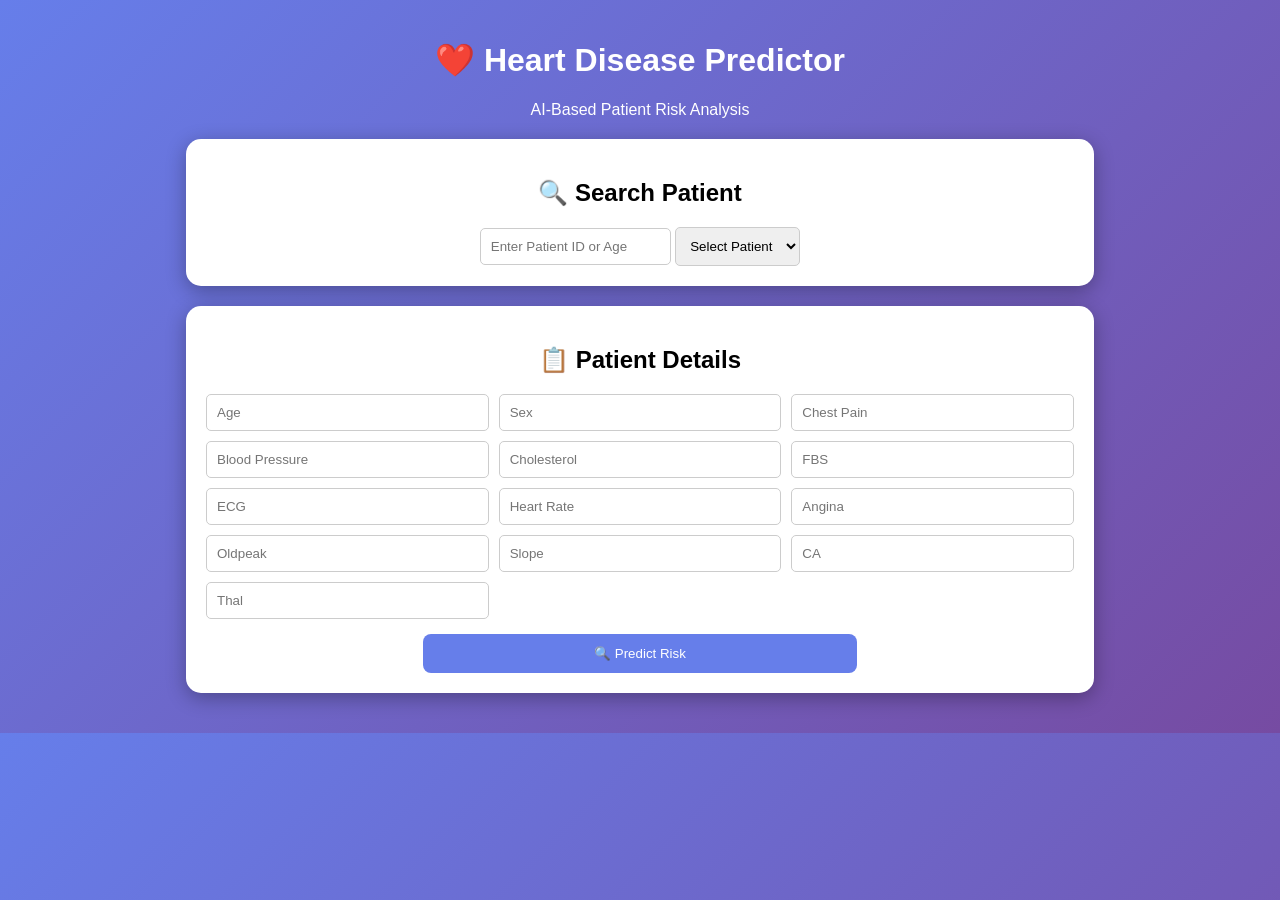
==== frontend/index.html @ 10342e58 "Initial commit - Heart Disease Prediction System" ====
<!DOCTYPE html>
<html>
<head>
    <title>Heart System</title>
    <link rel="stylesheet" href="style.css">
</head>

<body>

<div class="container">

    <h1>❤️ Heart Disease Predictor</h1>
    <p class="subtitle">AI-Based Patient Risk Analysis</p>

    <!-- SEARCH -->
    <div class="card">
        <h2>🔍 Search Patient</h2>

        <input id="searchBox" placeholder="Enter Patient ID or Age" onkeyup="searchPatient()">

        <select id="patientList" onchange="fillPatient()">
            <option>Select Patient</option>
        </select>
    </div>

    <!-- INPUT FORM -->
    <div class="card">
        <h2>📋 Patient Details</h2>

        <div class="grid">
            <input id="age" placeholder="Age">
            <input id="sex" placeholder="Sex">
            <input id="cp" placeholder="Chest Pain">
            <input id="trestbps" placeholder="Blood Pressure">
            <input id="chol" placeholder="Cholesterol">
            <input id="fbs" placeholder="FBS">
            <input id="restecg" placeholder="ECG">
            <input id="thalach" placeholder="Heart Rate">
            <input id="exang" placeholder="Angina">
            <input id="oldpeak" placeholder="Oldpeak">
            <input id="slope" placeholder="Slope">
            <input id="ca" placeholder="CA">
            <input id="thal" placeholder="Thal">
        </div>

        <button onclick="predict()">🔍 Predict Risk</button>
    </div>

    <!-- RESULT -->
    <div id="result" class="result-card"></div>

</div>

<script src="script.js"></script>

</body>
</html>
---- frontend/style.css ----
body {
    margin: 0;
    font-family: Arial;
    background: linear-gradient(135deg, #667eea, #764ba2);
    color: white;
    text-align: center;
}

.container {
    padding: 20px;
}

.subtitle {
    margin-bottom: 20px;
}

.card {
    background: white;
    color: black;
    width: 70%;
    margin: 20px auto;
    padding: 20px;
    border-radius: 15px;
    box-shadow: 0px 5px 20px rgba(0,0,0,0.3);
}

.grid {
    display: grid;
    grid-template-columns: repeat(3, 1fr);
    gap: 10px;
}

input, select {
    padding: 10px;
    border-radius: 5px;
    border: 1px solid #ccc;
}

button {
    margin-top: 15px;
    padding: 12px;
    background: #667eea;
    color: white;
    border: none;
    border-radius: 8px;
    cursor: pointer;
    width: 50%;
}

button:hover {
    background: #5a67d8;
}

/* RESULT CARD */
.result-card {
    margin-top: 20px;
    padding: 20px;
    width: 50%;
    margin-left: auto;
    margin-right: auto;
    border-radius: 15px;
    display: none;
    font-size: 18px;
    box-shadow: 0px 5px 20px rgba(0,0,0,0.3);
}
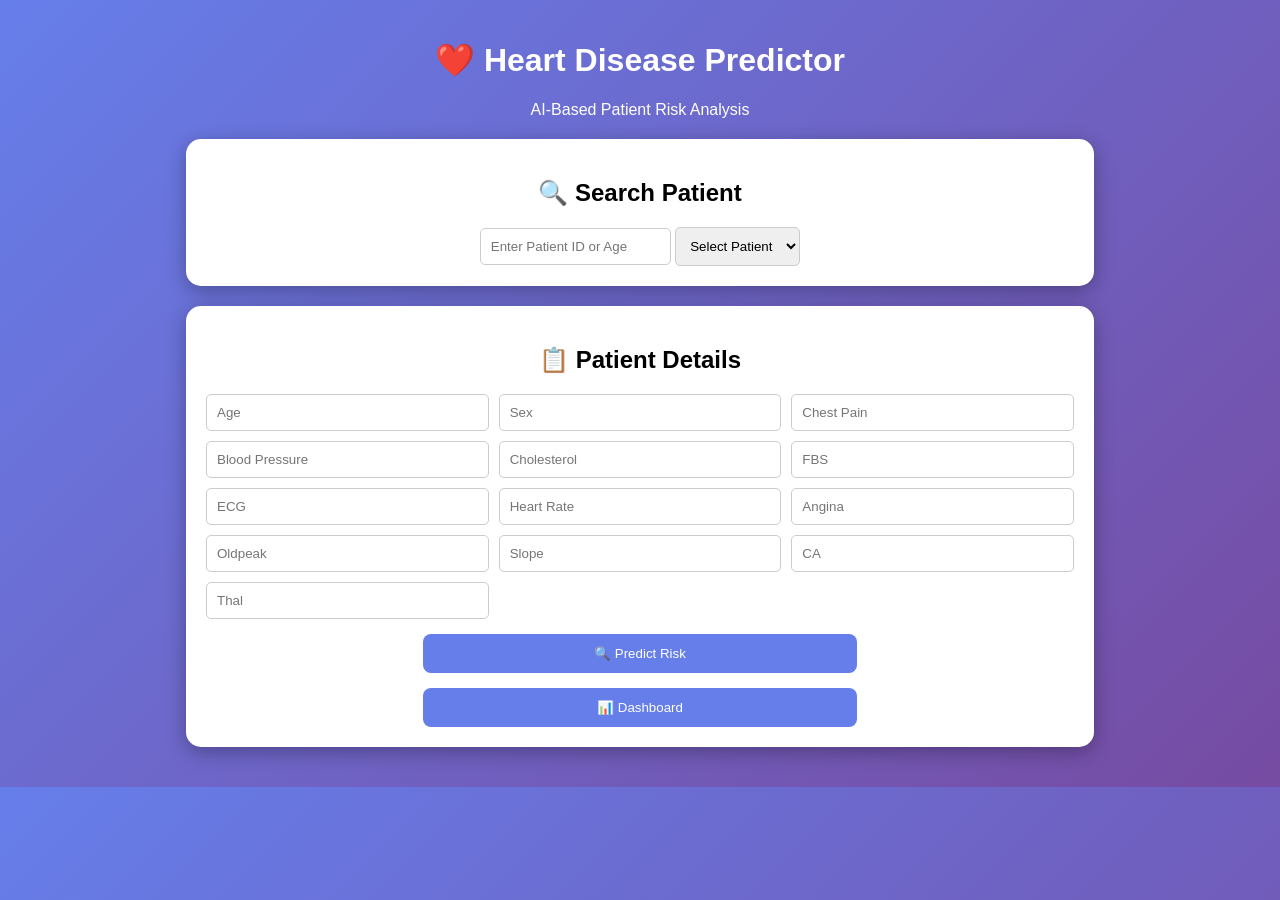
==== commit 3d5e5f8d: "Updated README with complete project details, pipeline diagram, and execution steps" ====
--- a/frontend/index.html
+++ b/frontend/index.html
@@ -44,6 +44,7 @@
         </div>
 
         <button onclick="predict()">🔍 Predict Risk</button>
+        <button onclick="goDashboard()">📊 Dashboard</button>
     </div>
 
     <!-- RESULT -->
